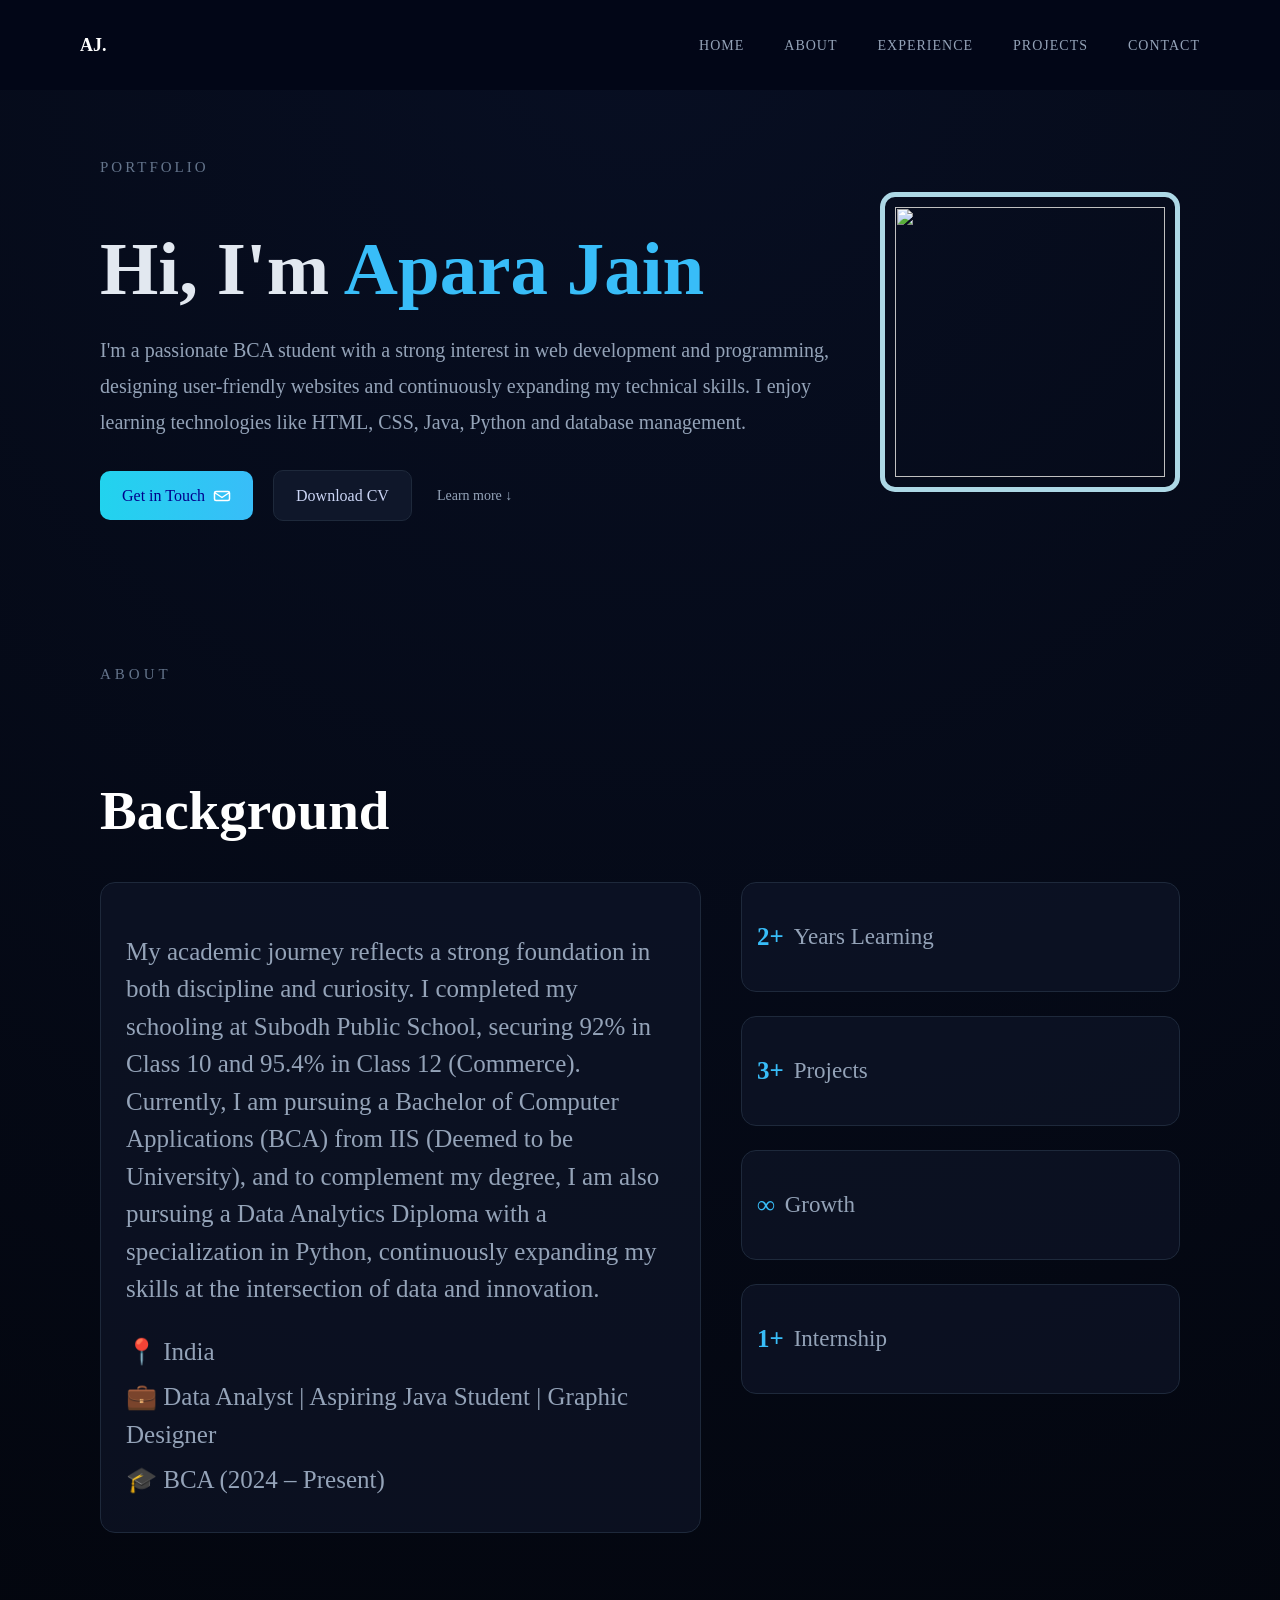
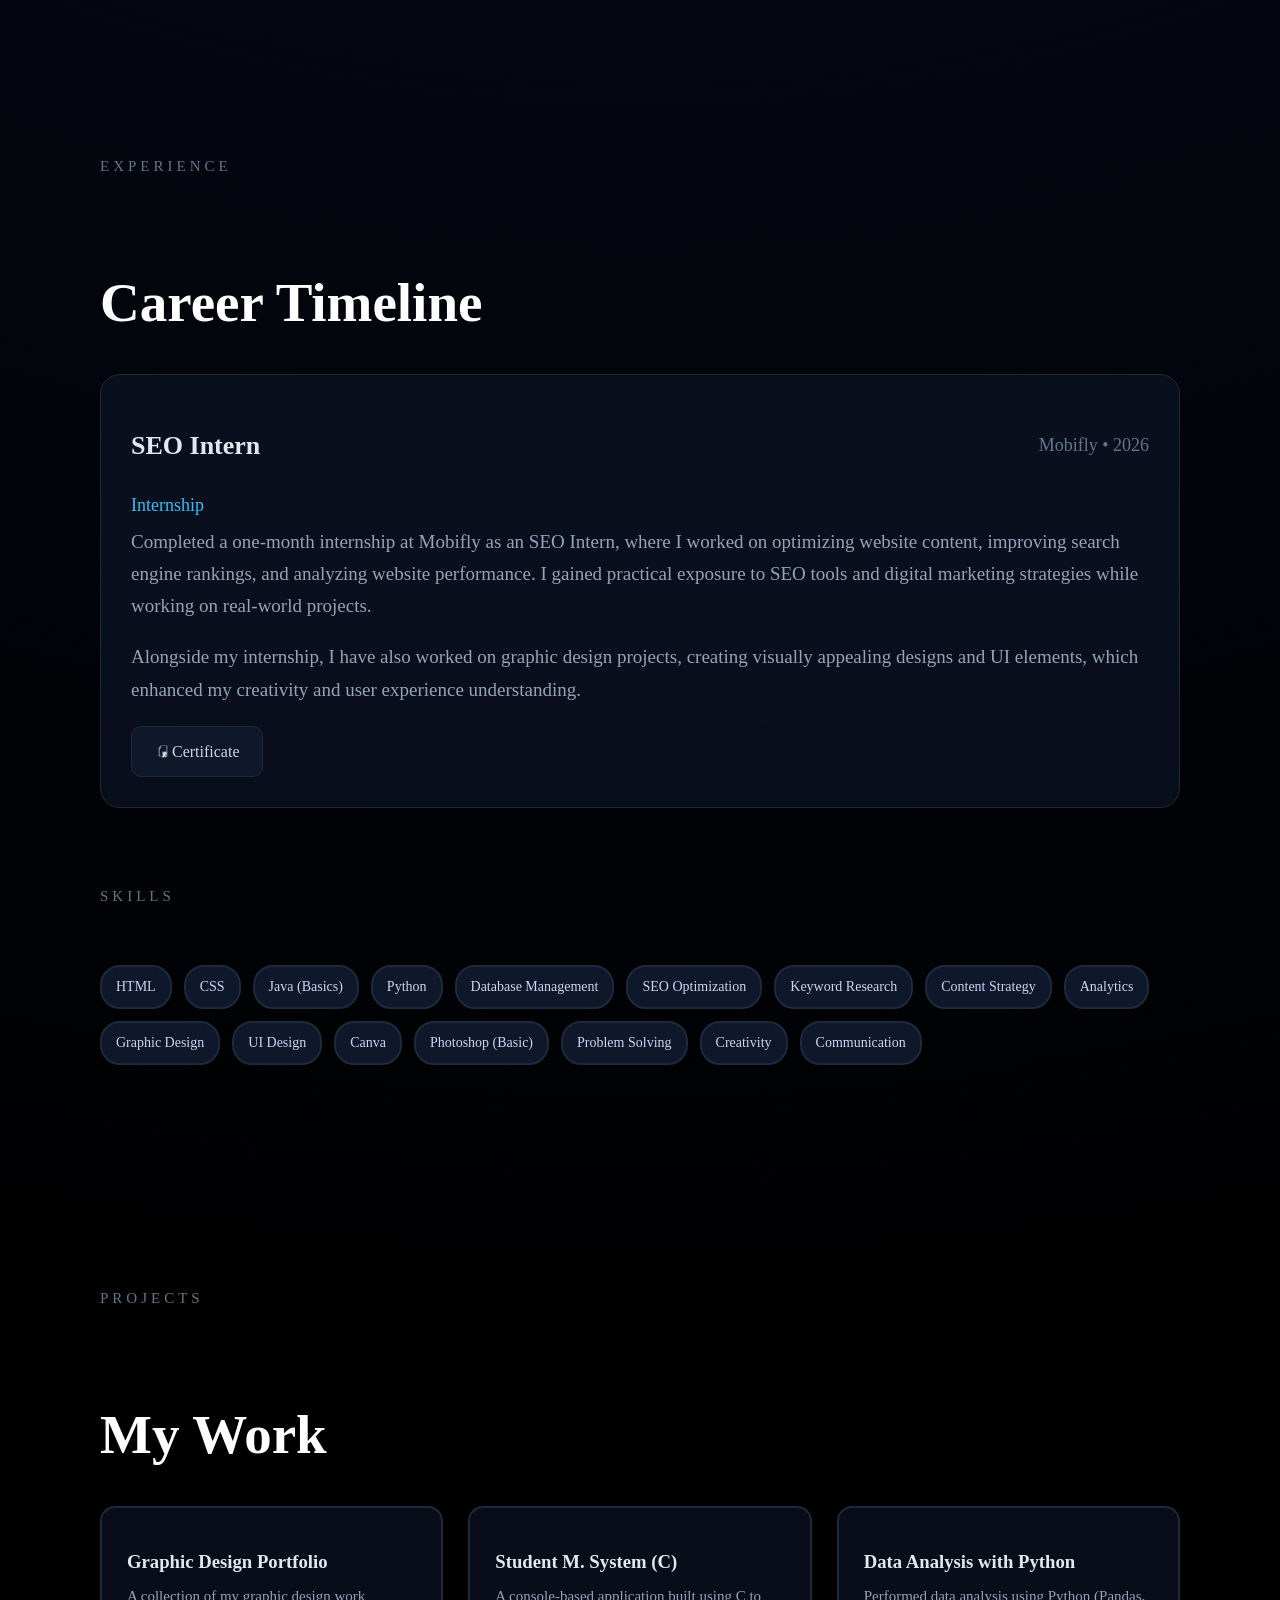
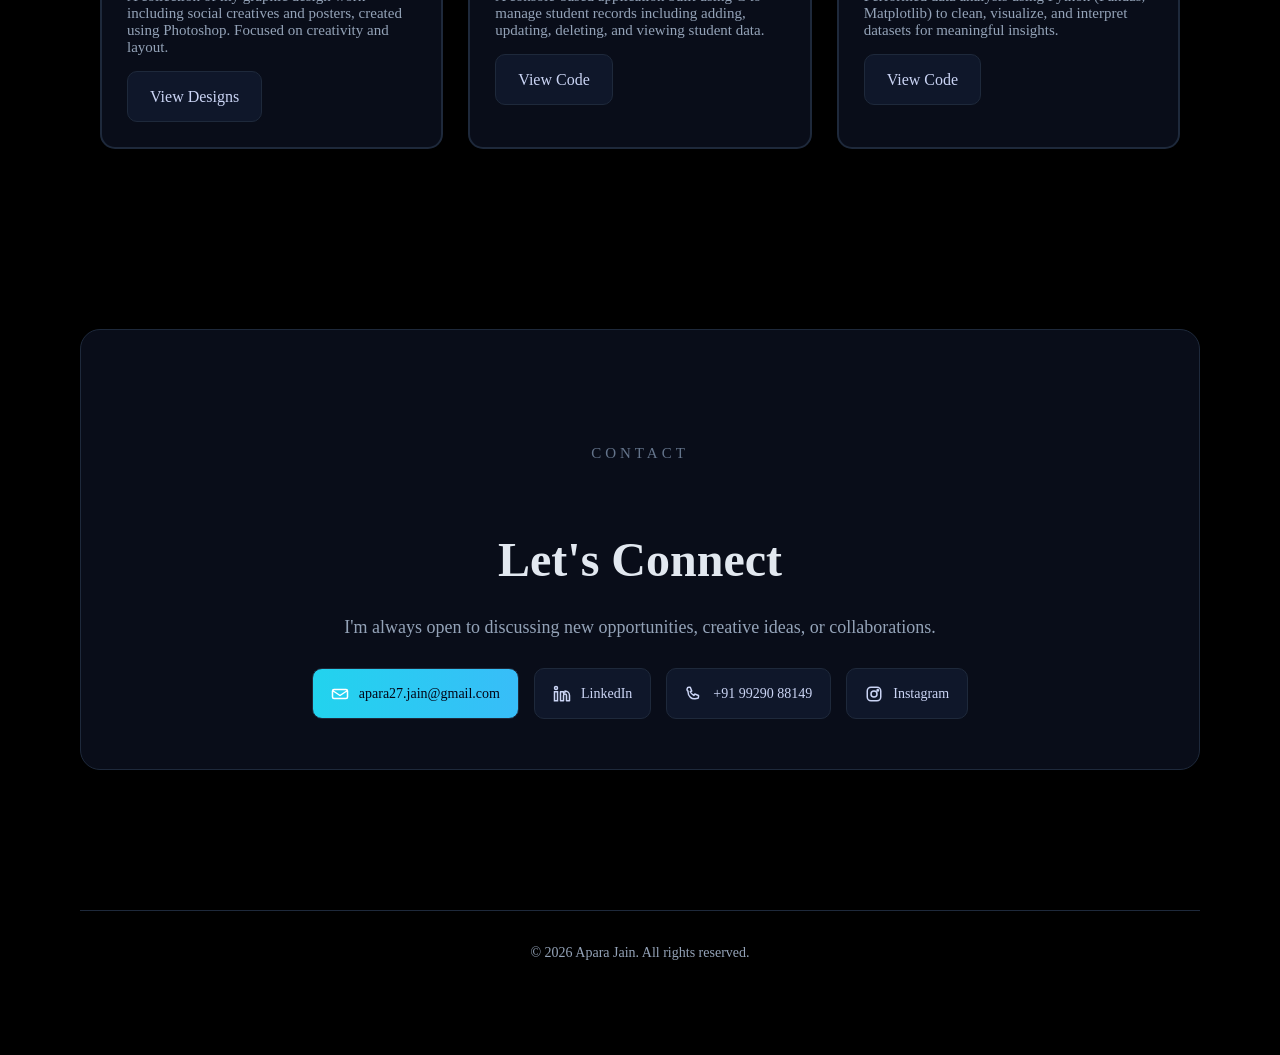
==== index.html @ a8b67909 "Add files via upload" ====
<!DOCTYPE html>
<html lang="en">
<head>
  <meta charset="UTF-8">
  <title>Apara Jain Portfolio</title>

  <link rel="stylesheet" href="style2.css">
  <link href="https://fonts.googleapis.com/css2?family=Inter:wght@400;500;600&display=swap" rel="stylesheet">
</head>

<body>

<!-- NAVBAR -->
<nav class="navbar">
  <div class="logo">AJ.</div>
  <ul class="nav-links">
    <li><a href="#home">HOME</a></li>
    <li><a href="#about">ABOUT</a></li>
    <li><a href="#experience">EXPERIENCE</a></li>
    <li><a href="#projects">PROJECTS</a></li>
    <li><a href="#contact">CONTACT</a></li>
  </ul>
</nav>

<br><br><br>

<!-- HERO -->
<div id="home" class="flex-1 text-left container">
  <p class="portfolio">PORTFOLIO</p>

  <img src="IMG.jpg" width="270" height="270" class="myimage"/>

  <h1>
    Hi, I'm <span class="highlight">Apara Jain</span>
  </h1>

  <p class="description">
I'm a passionate BCA student with a strong interest in web development and programming, designing user-friendly websites and continuously expanding my technical skills. I enjoy learning technologies like HTML, CSS, Java, Python and database management.
  </p>

  <div class="buttons">
    <a href="#contact" class="btn-primary">
      Get in Touch <img src="email.svg" width="20">
    </a>

    <a href="Apara_Jain_Resume2.pdf" class="btn-secondary" target="_blank">
      Download CV
    </a>

    <a href="#about" class="learn-more">Learn more ↓</a>
  </div>
</div>

<!-- ABOUT -->
<section class="about-section" id="about">
  <div class="container">
    <p class="section-tag">ABOUT</p>
    <h2 class="section-title">Background</h2>

    <div class="about-container">
      <div class="about-card">
       <p> My academic journey reflects a strong foundation in both discipline and curiosity. I completed my schooling at Subodh Public School, securing 92% in Class 10 and 95.4% in Class 12 (Commerce). Currently, I am pursuing a Bachelor of Computer Applications (BCA) from IIS (Deemed to be University), and to complement my degree, I am also pursuing a Data Analytics Diploma with a specialization in Python, continuously expanding my skills at the intersection of data and innovation. </p> <div class="about-info"> <p>📍 India</p> <p>💼 Data Analyst | Aspiring Java Student | Graphic Designer </p> <p>🎓 BCA (2024 – Present)</p>
        </div>
      </div>

      <div class="about-stats">
        <div class="stat-box"><h3>2+</h3><p>Years Learning</p></div>
        <div class="stat-box"><h3>3+</h3><p>Projects</p></div>
        <div class="stat-box"><h3>∞</h3><p>Growth</p></div>
        <div class="stat-box"><h3>1+</h3><p>Internship</p></div>
      </div>
    </div>
  </div>
</section>

<!-- EXPERIENCE -->
<section class="experience-section" id="experience"> 
<div class="container"> 
<p class="section-tag">EXPERIENCE</p> 
<h2 class="section-title">Career Timeline</h2>
<div class="experience-card"> 
<div class="exp-header"> 
<h3>SEO Intern</h3> 
<span>Mobifly • 2026</span> 
</div> 
<p class="exp-sub">Internship</p> 
<p class="exp-desc"> 
Completed a one-month internship at Mobifly as an SEO Intern, where I worked on optimizing website content, improving search engine rankings, and analyzing website performance. I gained practical exposure to SEO tools and digital marketing strategies while working on real-world projects. 
</p> 
<p class="exp-desc"> 
Alongside my internship, I have also worked on graphic design projects, creating visually appealing designs and UI elements, which enhanced my creativity and user experience understanding. 
</p> 
<!-- CERTIFICATE BUTTON --> 
<div class="certificate"> 
<a href="C2.pdf" target="_blank" class="btn-secondary cert-btn"> 
<img src="Cicon-removebg-preview.png" alt="certificate"> Certificate </a> 
</div> 
</div>
    <p class="section-tag">SKILLS</p>
    <div class="skills">
<span>HTML</span> 
<span>CSS</span> 
<span>Java (Basics)</span> 
<span>Python</span> 
<span>Database Management</span> 
<span>SEO Optimization</span> 
<span>Keyword Research</span> 
<span>Content Strategy</span> 
<span>Analytics</span> 
<span>Graphic Design</span> 
<span>UI Design</span> 
<span>Canva</span> 
<span>Photoshop (Basic)</span> 
<span>Problem Solving</span> 
<span>Creativity</span> 
<span>Communication</span>
    </div>

  </div>
</section>

<!-- PROJECTS -->
<section class="projects-section" id="projects"> 
<div class="container"> 
<p class="section-tag">
PROJECTS
</p> 
<h2 class="section-title">
My Work
</h2> 
<div class="projects-container"> 
<!-- PROJECT 1 (Graphic Design) --> 
<div class="project-card"> 
<h3>Graphic Design Portfolio</h3> 
<p class="project-desc"> 
A collection of my graphic design work including social creatives and posters, created using Photoshop. Focused on creativity and layout. 
</p> 
<a href="design.html" class="btn-secondary">
View Designs
</a> 
</div> 
<!-- PROJECT 2 --> 
<div class="project-card"> 
<h3>Student M. System (C)</h3> 
<p class="project-desc"> 
A console-based application built using C to manage student records including adding, updating, deleting, and viewing student data. 
</p> 
<a href="design.html#student-project" class="btn-secondary">
View Code
</a> 
</div>  
<!-- PROJECT 3 --> 
<div class="project-card"> 
<h3>Data Analysis with Python</h3> 
<p class="project-desc"> 
Performed data analysis using Python (Pandas, Matplotlib) to clean, visualize, and interpret datasets for meaningful insights. </p> 
<a href="design.html" class="btn-secondary">
View Code
</a> 
</div> 
</div> 
</div> 
</section>
<!-- CONTACT -->
<section class="contact-section" id="contact"> 
<div class="container contact-box" > 
<div class="container"> 
<p class="section-tag">
CONTACT
</p> 
<h2 class="contact-title">
Let's Connect
</h2> 
<p class="contact-desc"> 
I'm always open to discussing new opportunities, creative ideas, or collaborations. 
</p> 
<div class="contact-buttons"> 
<!-- Email --> 
<a href="mailto:apara27.jain@gmail.com" class="contact-btn primary"> 
<img src="email.svg" alt="email"> apara27.jain@gmail.com </a> <!-- LinkedIn --> 
<a href="https://www.linkedin.com/in/apara-jain-129b5331b/" target= "_blank" class="contact-btn"> 
<img src="linkedin.svg" alt="linkedin"> LinkedIn </a> 
<!-- Phone --> 
<a href="tel:+9199290 882149" class="contact-btn"> 
<img src="phone.svg" alt="phone"> +91 99290 88149 </a>
 <!-- Instagram --> <ahref="https://www.instagram.com/j.aparaaaaa" target="_blank" " class="contact-btn"> 
<img src="instagram.svg" alt="instagram"> Instagram </a> </div> 
</div> 
</section>
<footer class="footer"> 
<p>© 2026 Apara Jain. All rights reserved.</p> 
</footer> 
</body> 
</html>

</body>
</html>
---- style2.css ----
body {
  margin: 0;
  padding-top: 100px;
  padding: 60px 80px;
  font-family: Bell MT;
  background: radial-gradient(circle at top, rgba(30, 58, 138, 0.25), #000000 70%);
  background-color: #000000;
}
.container {
  max-width: 1200px;
  margin: auto;
  padding: 0 20px;
}
.project-card,
.project-block,
.design-item,
.stat-box {
  position: relative;
  z-index: 1;
}
.myimage:hover {
  transform: translateY(-5px);
  box-shadow: 0 10px 30px rgba(56, 189, 248, 0.5);
}
.navbar {
  display: flex;
  justify-content: space-between;
  align-items: center;
  width: 100%;
  box-sizing: border-box;   
  padding: 20px 80px;
  position: fixed;
  z-index: 9999; 
  top: 0;
  left: 0;
  background: #020617;
}
.logo {
  color: white;
  font-weight: 600;
  font-size: 18px;
}
.nav-links {
  list-style: none;
  display: flex;
  gap: 40px;
}

.nav-links a {
  text-decoration: none;
  color: #94a3b8;
  font-size: 14px;
  letter-spacing: 1px;
  transition: 0.3s;
}

/* Hover effect */
.nav-links a:hover {
  color: #38bdf8;
}

/* container */
.flex-1 {
  max-width: 1200px;
  margin: auto;
  padding-top: 30px;
}

/* small heading */
.portfolio {
  font-size: 15px;
  letter-spacing: 3px;
  color: #64748b;
  margin-bottom: 16px;
}

/* main heading */
h1 {
  font-family: Poppins;
  font-size: 75px;
  font-weight: 600;
  color: #e2e8f0;
  margin-bottom: 20px;
}

/* name highlight */
.highlight {
  color: #38bdf8;
}

/* description text */
.description {
  color: #94a3b8;
  font-size: 20px;
  line-height: 1.8;
  margin-bottom: 30px;
}

/* buttons row */
.buttons {
  display: flex;
  gap: 20px;
  align-items: center;
}
.btn-primary,
.btn-secondary,
.contact-btn {
  padding: 14px 28px;
  height: 25px;
  display: inline-flex;
  align-items: center;
  justify-content: center;
}

/* primary button */
.btn-primary {
  display: inline-flex;      
  align-items: center;
  gap: 8px;     
  background: linear-gradient(90deg, #22d3ee, #38bdf8);
  color: darkblue;
  border: none;
  padding: 12px 22px;
  border-radius: 10px;
  font-size: 16px;
  font-weight: 500;
  cursor: pointer;
  transition: 0.3s ease;
  text-decoration: none;
}
.btn-primary img {
  width: 18px;
  height: 18px;
}
/* hover effect */
.btn-primary:hover {
  transform: translateY(-2px);
  box-shadow: 0 6px 20px rgba(56, 189, 248, 0.4);
}

/* secondary button */
.btn-secondary {
  background: #0f172a;
  color: #cbd5f5;
  border: 1px solid #1e293b;
  padding: 12px 22px;
  border-radius: 10px;
  font-size: 16px;
  cursor: pointer;
  text-decoration: none;
}

/* learn more link */
.learn-more {
  color: #94a3b8;
  text-decoration: none;
  font-size: 14px;
  margin-left: 5px;
}

.learn-more:hover {
  color: #38bdf8;
}
.myimage {
  float: right;
  margin-left: 40px;
  width: 270px;
  height: 270px;
  object-fit: cover;
  padding: 10px;
  border: 5px solid lightblue;
  border-radius: 15px;
  transition: 0.3s ease; 
}
.myimage:hover {
  transform: translateY(-5px);
  box-shadow: 0 10px 30px rgba(56, 189, 248, 0.5);
}
/* Section spacing */
.about-section {
  padding: 80px 0px;
  color: white;
}

/* Small heading */
.section-tag {
  font-size: 15px;
  letter-spacing: 3px;
  color: #64748b;
  margin-bottom: 5px;
}

/* Main title */
.section-title {
  font-family: 'Poppins';
  font-size: 55px;
  margin-bottom: 40px;
}

/* Layout */
.about-container {
  display: flex;
  gap: 40px;
}

/* Left big card */
.about-card {
  flex: 1;
  background: rgba(15, 23, 42, 0.6);
  padding: 25px;
  border-radius: 15px;
  border: 1px solid #1e293b;
  color: #94a3b8;
  line-height: 1.6;
}

/* Info section */
.about-info {
  margin-top: 20px;
}
.about-info p {
  margin: 8px 0;
}

/* Right side */
.about-stats {
  flex: 0.8;
  display: flex;
  flex-direction: column;
  gap: 24px;
}
.about-card p {
  font-family: Bell MT;
  font-size: 25px;
  line-height: 1.5;
}
.stat-box p {
  font-family: Bell MT;
  color: #94a3b8;
  font-size: 23px;
}
.about-info p {
  font-family: Bell MT;
  margin: 8px 0;
  font-size: 25px;
}
/* Numbers */
.stat-box h3 {
  color: #38bdf8;
  font-size: 25px;
}
/* Small stat boxes */
.stat-box {
  background: rgba(15, 23, 42, 0.6);
  padding: 15px;
  border-radius: 15px;
  border: 1px solid #1e293b;
  display: flex;
  align-items: center;
  gap: 10px;
  transition: 0.3s ease; /* important */
}

/*  Hover effect */
.stat-box:hover {
  transform: translateY(-5px);
  box-shadow: 0 10px 30px rgba(56, 189, 248, 0.2);
  border-color: #38bdf8;
}

/* Contact section */
.contact-section {
  padding: 100px 0;
}

/* Box styling */
.contact-box {
  text-align: center;
  background: rgba(15, 23, 42, 0.6);
  padding: 50px;
  border-radius: 20px;
  border: 1px solid #1e293b;
}

/* Title */
.contact-title {
  font-size: 48px;
  color: #e2e8f0;
  margin-bottom: 30px;
  margin-top: 20px;
}

/* Description */
.contact-desc {
  color: #94a3b8;
  font-size: 18px;
  margin-bottom: 30px;
}

/* Buttons container */
.contact-buttons {
  display: flex;
  justify-content: center;
  gap: 15px;
  flex-wrap: wrap;
}

/* Buttons */
.contact-btn {
  display: inline-flex;
  align-items: center;
  gap: 10px;
  padding: 12px 18px;
  border-radius: 10px;
  text-decoration: none;
  font-size: 14px;
  background: #0f172a;
  color: #cbd5f5;
  border: 1px solid #1e293b;
  transition: 0.3s;
}

/* Primary button (email) */
.contact-btn.primary {
  background: linear-gradient(90deg, #22d3ee, #38bdf8);
  color: #020617;
}

/* Icons */
.contact-btn img {
  width: 18px;
  height: 18px;
}

/* Hover effect */
.contact-btn:hover {
  transform: translateY(-2px);
}
.footer {
  text-align: center;
  padding: 20px 0;
  color: #94a3b8;
  font-size: 14px;
  border-top: 1px solid #1e293b;
  margin-top: 40px;
}
/* EXPERIENCE SECTION */
.experience-section {
  padding: 80px 0;
  color: white;
}

/* CARD */
.experience-card {
  background: rgba(15, 23, 42, 0.6);
  padding: 30px;
  border-radius: 20px;
  border: 1px solid #1e293b;
  margin-bottom: 30px;
  transition: 0.3s;
}

.experience-card:hover {
  transform: translateY(-5px);
  box-shadow: 0 10px 30px rgba(56, 189, 248, 0.2);
}

/* HEADER */
.exp-header {
  display: flex;
  justify-content: space-between;
  align-items: center;
}

.exp-header h3 {
  font-size: 26px;
  color: #e2e8f0;
}

.exp-header span {
  font-size: 18px;
  color: #64748b;
}

/* SUBTITLE */
.exp-sub {
  color: #38bdf8;
  margin: 8px 0;
  font-size: 18px;
}

/* DESCRIPTION */
.exp-desc {
  color: #94a3b8;
  font-size: 19px;
  line-height: 1.7;
  margin-top: 10px;
}

/* CERTIFICATE */
.certificate {
  margin-top: 20px;
}

/* SKILLS */
.skills {
  display: flex;
  flex-wrap: wrap;
  gap: 12px;
  margin-top: 10px;
}

.section-tag {
  padding: 50px 0;
  font-size: 15px;
  letter-spacing: 4px;
  color: #64748b;
}
.skills span {
  background: #0f172a;
  border: 2px solid #1e293b;
  padding: 12px 14px;
  border-radius: 20px;
  font-size: 14px;
  color: #cbd5f5;
  transition: 0.3s;
}

.skills span:hover {
  background: #38bdf8;
  color: black;
  cursor: pointer;
}
/* PROJECTS SECTION */
.projects-section {
  padding: 80px 0;
  color: white;
}

/* Container grid */
.projects-container {
  display: grid;
  grid-template-columns: repeat(auto-fit, minmax(250px, 1fr));
  gap: 25px;
}

/* Card */
.project-card {
  background: rgba(15, 23, 42, 0.6);
  padding: 25px;
  border-radius: 15px;
  border: 2px solid #1e293b;
  transition: 0.3s;
}

/* Hover */
.project-card:hover {
  transform: translateY(-5px);
  box-shadow: 0 10px 30px rgba(56, 189, 248, 0.2);
  border-color: #38bdf8;
}

/* Title */
.project-card h3 {
  color: #e2e8f0;
  margin-bottom: 10px;
}

/* Description */
.project-desc {
  color: #94a3b8;
  font-size: 15px;
  margin-bottom: 15px;
}
.cert-btn img {
  width: 18px;
  height: 18px;
  filter: brightness(0) invert(1);
  gap: 50px;
}

.cert-btn:hover img {
  filter: brightness(0) invert(1) drop-shadow(0 0 5px #38bdf8);
}
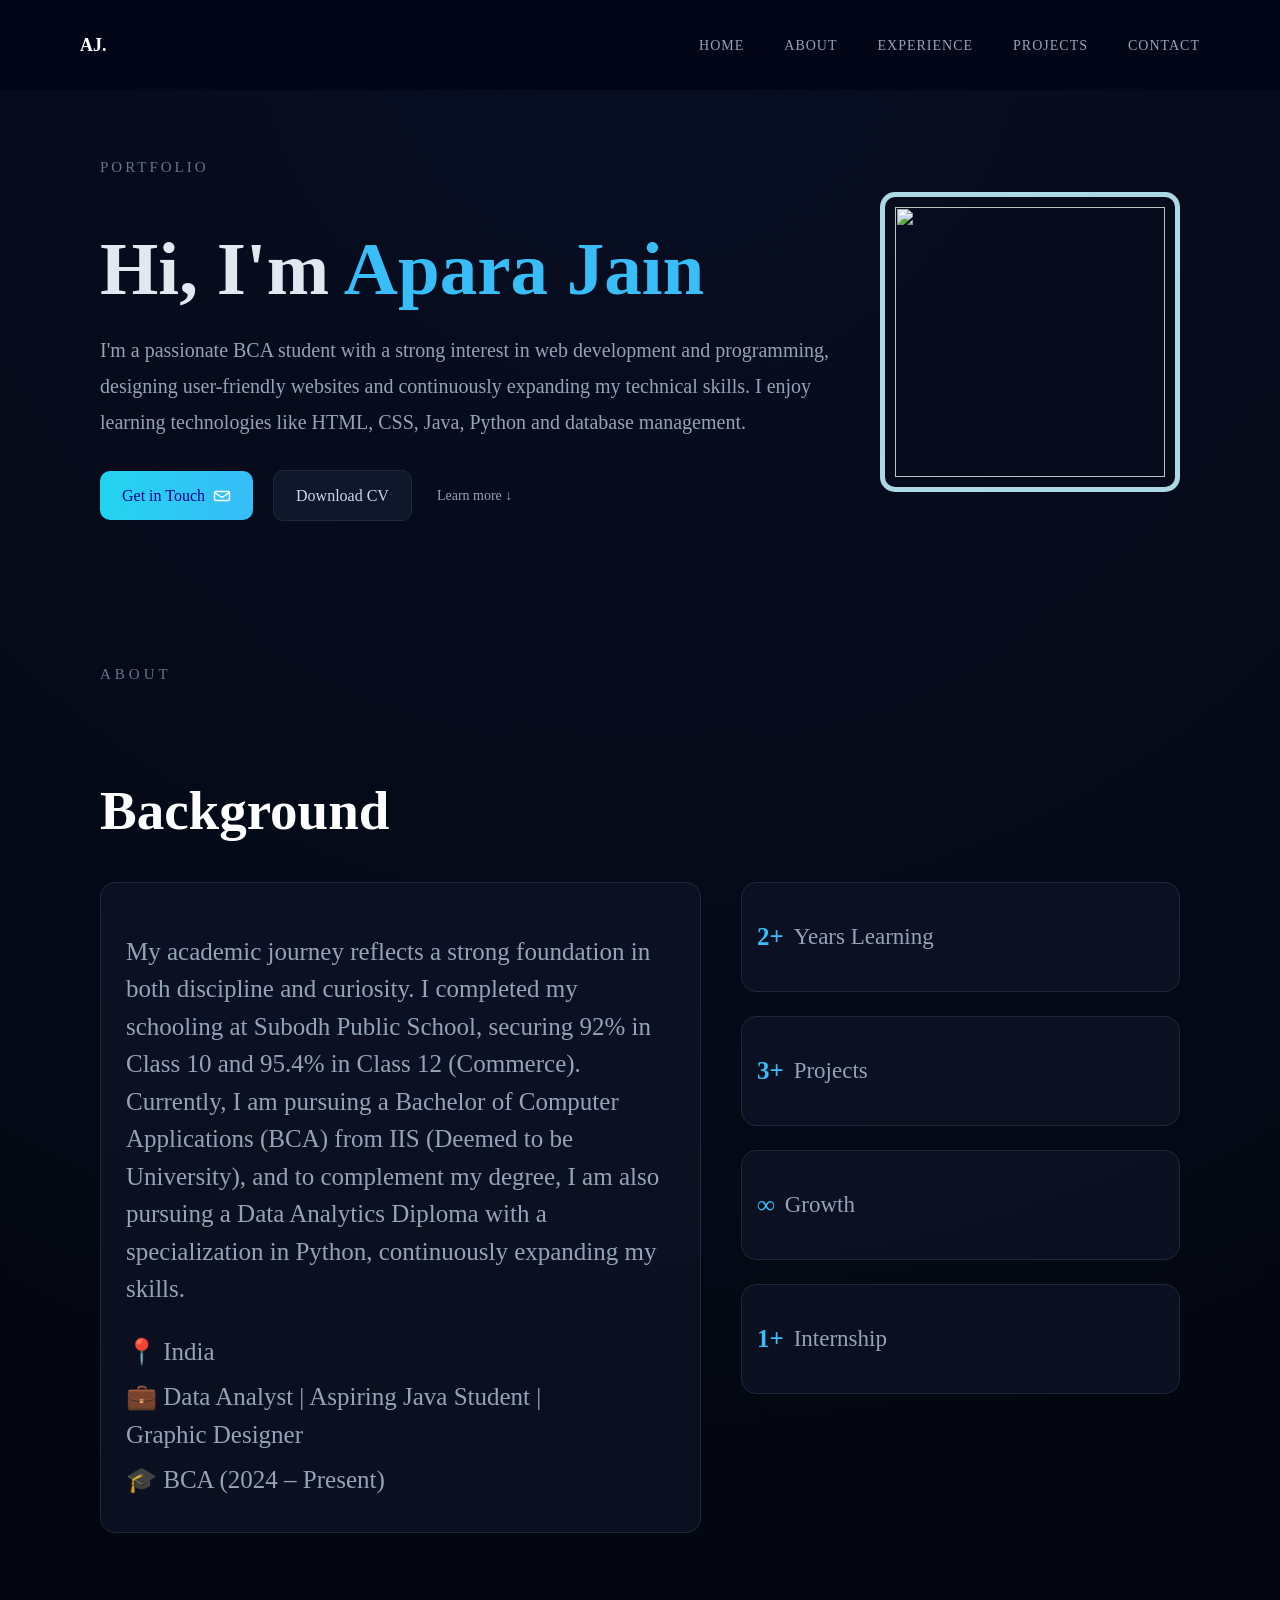
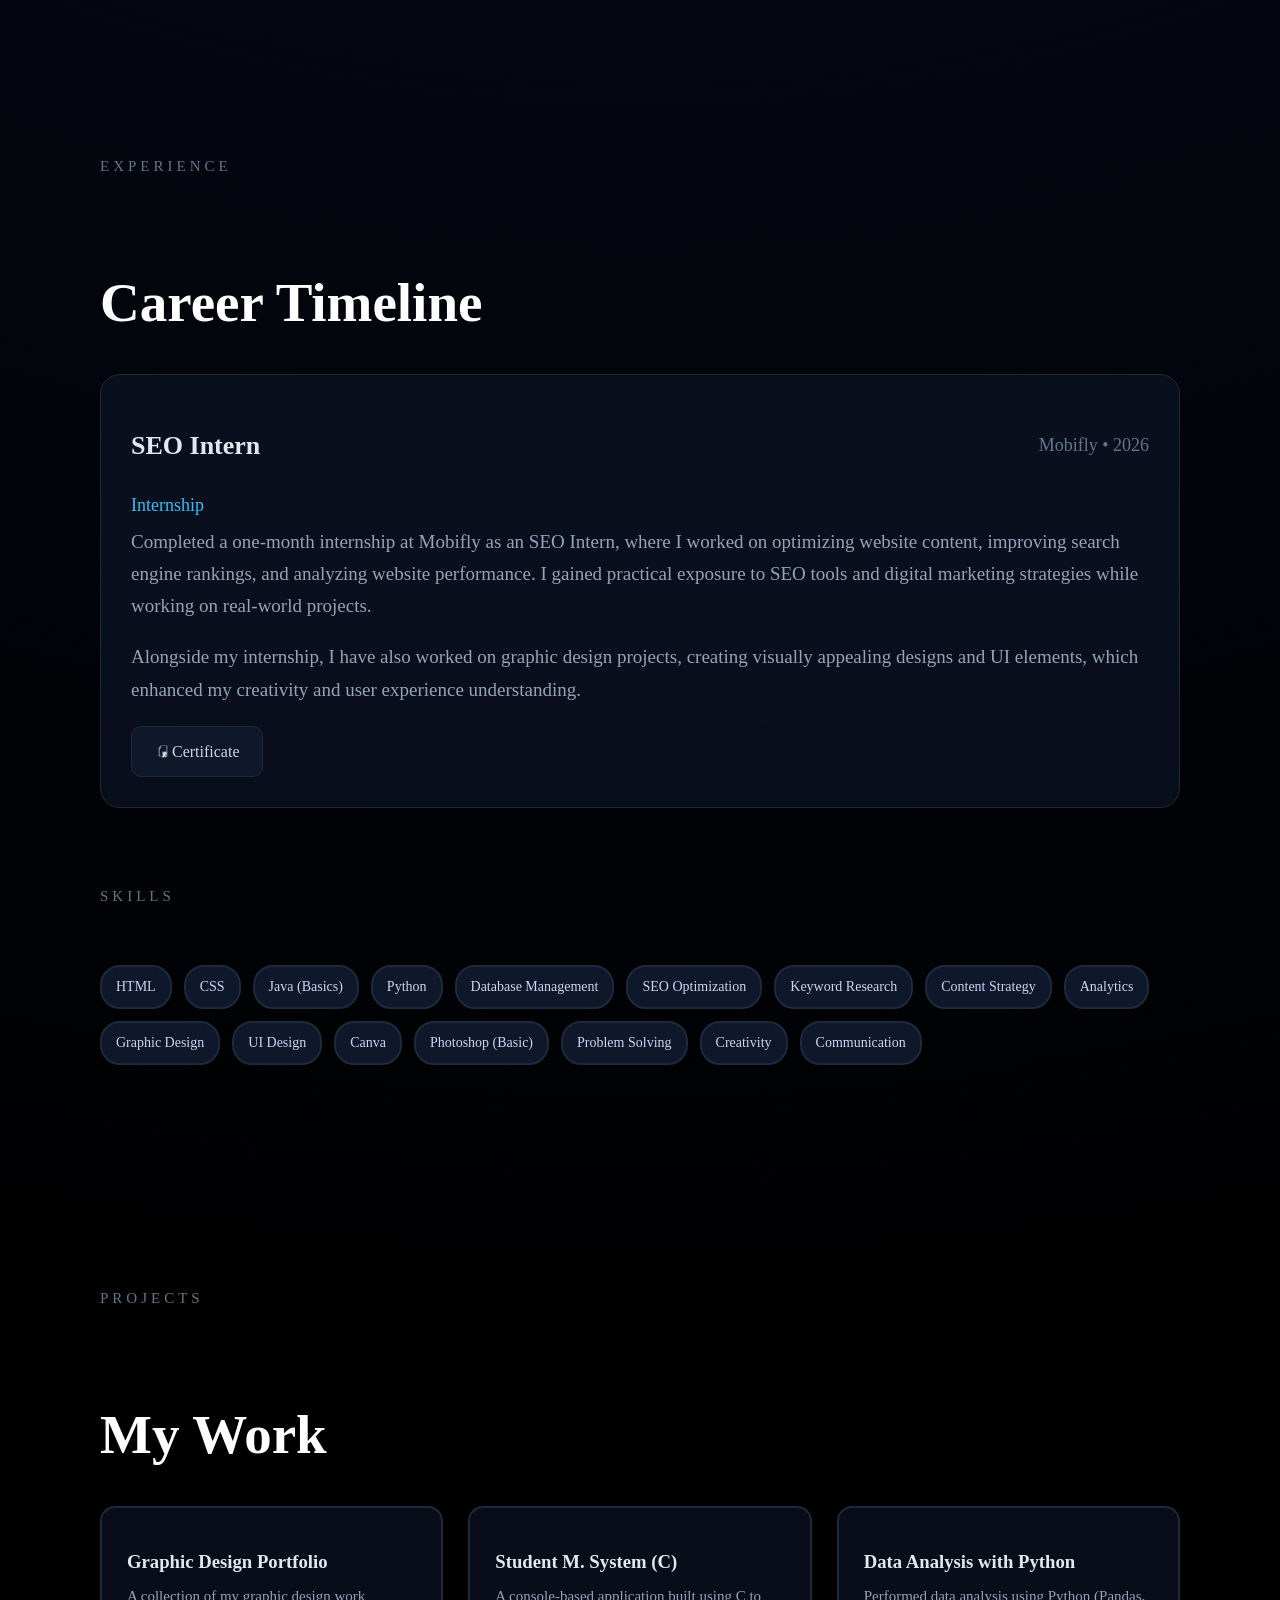
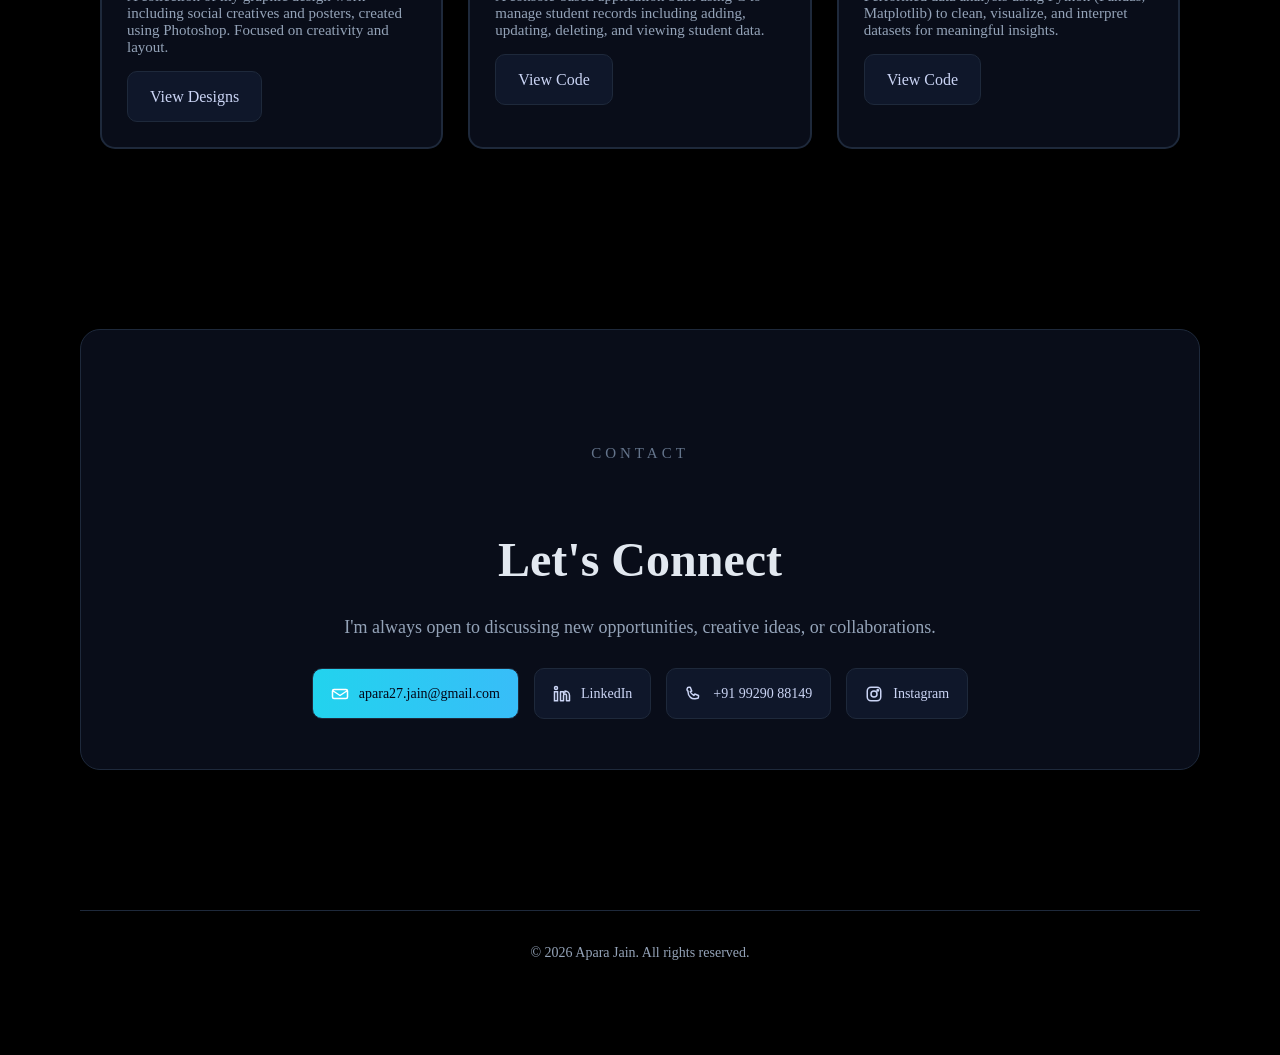
==== commit 723d40ef: "Update index.html" ====
--- a/index.html
+++ b/index.html
@@ -59,7 +59,10 @@
 
     <div class="about-container">
       <div class="about-card">
-       <p> My academic journey reflects a strong foundation in both discipline and curiosity. I completed my schooling at Subodh Public School, securing 92% in Class 10 and 95.4% in Class 12 (Commerce). Currently, I am pursuing a Bachelor of Computer Applications (BCA) from IIS (Deemed to be University), and to complement my degree, I am also pursuing a Data Analytics Diploma with a specialization in Python, continuously expanding my skills at the intersection of data and innovation. </p> <div class="about-info"> <p>📍 India</p> <p>💼 Data Analyst | Aspiring Java Student | Graphic Designer </p> <p>🎓 BCA (2024 – Present)</p>
+       <p> My academic journey reflects a strong foundation in both discipline and curiosity. I completed my schooling at Subodh Public School, securing 92% in Class 10 and 95.4% in Class 12 (Commerce). Currently, I am pursuing a Bachelor of Computer Applications (BCA) from IIS (Deemed to be University), and to complement my degree, I am also pursuing a Data Analytics Diploma with a specialization in Python, continuously expanding my skills.
+       </p> <div class="about-info"> 
+         <p>📍 India</p> 
+         <p>💼 Data Analyst | Aspiring Java Student | <br> Graphic Designer </p> <p>🎓 BCA (2024 – Present)</p>
         </div>
       </div>
 
@@ -183,7 +186,7 @@
 <!-- Phone --> 
 <a href="tel:+9199290 882149" class="contact-btn"> 
 <img src="phone.svg" alt="phone"> +91 99290 88149 </a>
- <!-- Instagram --> <ahref="https://www.instagram.com/j.aparaaaaa" target="_blank" " class="contact-btn"> 
+ <!-- Instagram --> <a href="https://www.instagram.com/j.aparaaaaa" target="_blank" " class="contact-btn"> 
 <img src="instagram.svg" alt="instagram"> Instagram </a> </div> 
 </div> 
 </section>
@@ -194,4 +197,4 @@
 </html>
 
 </body>
-</html>+</html>
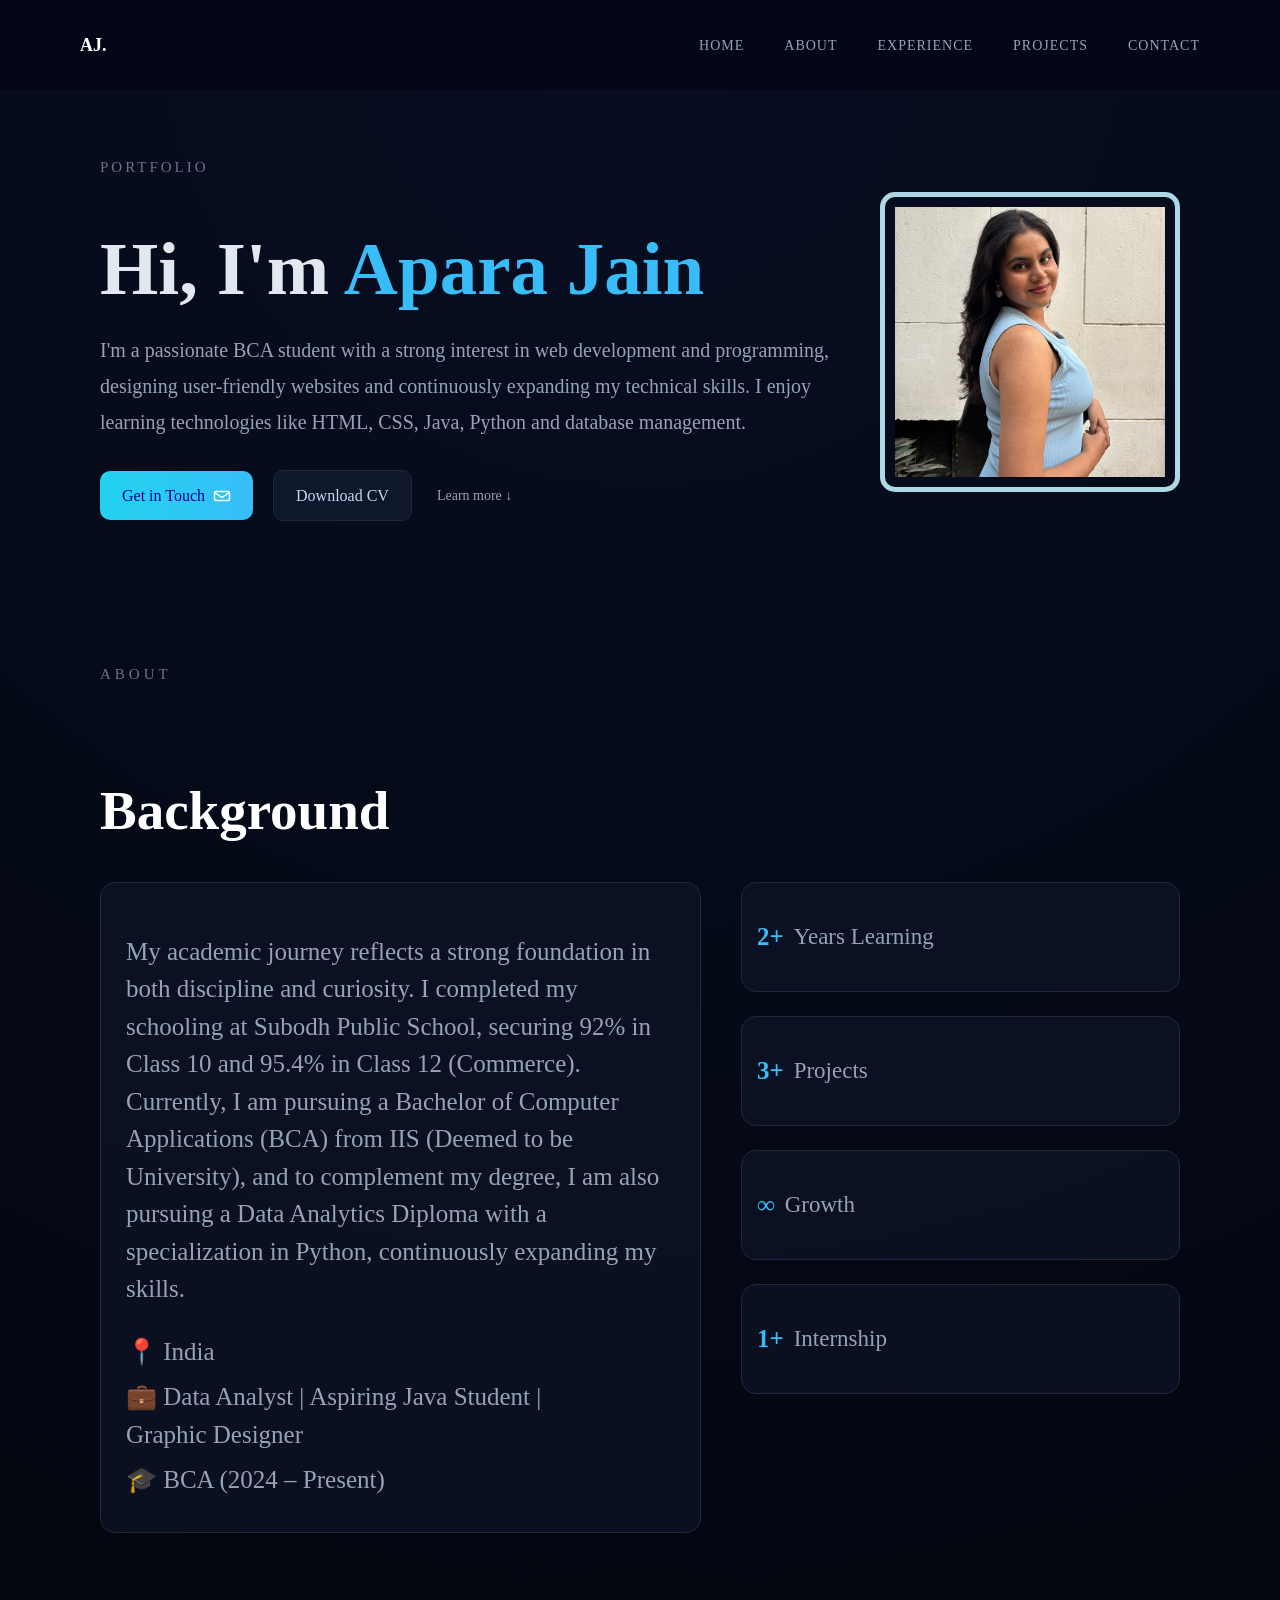
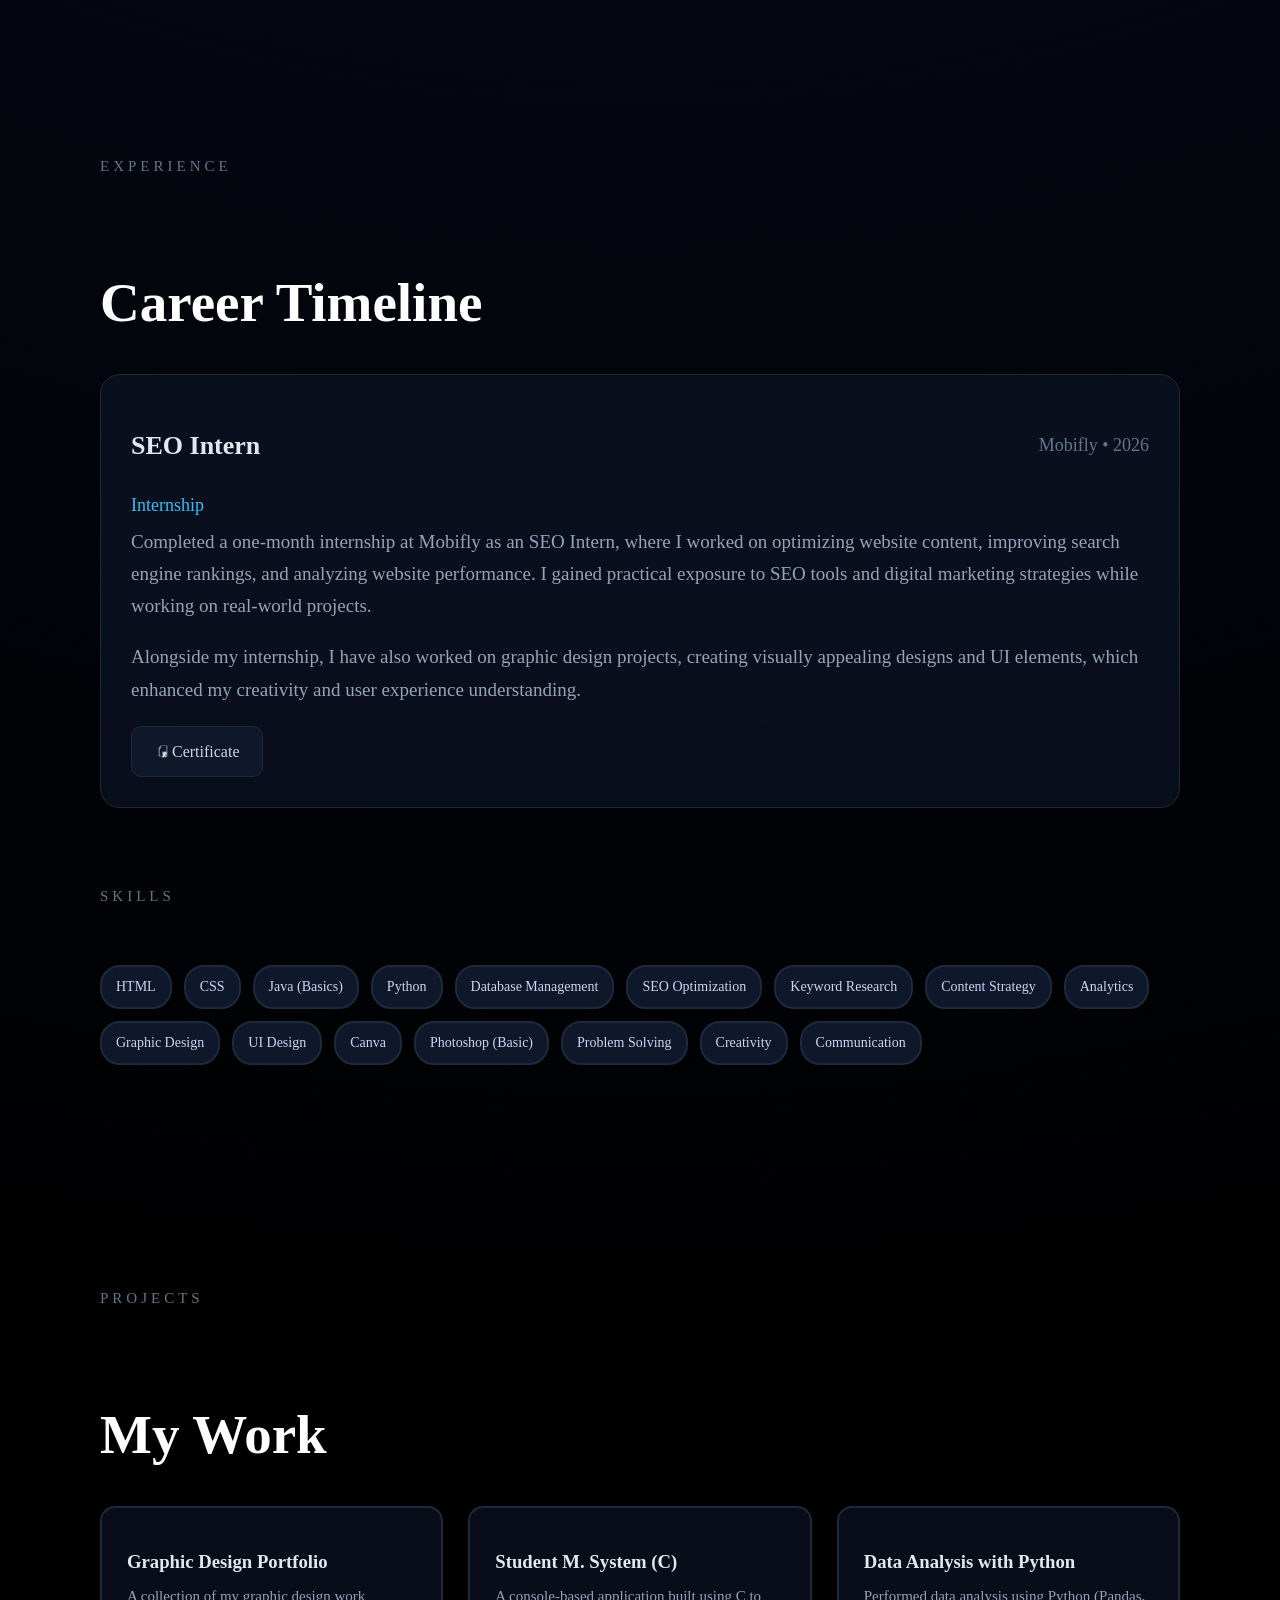
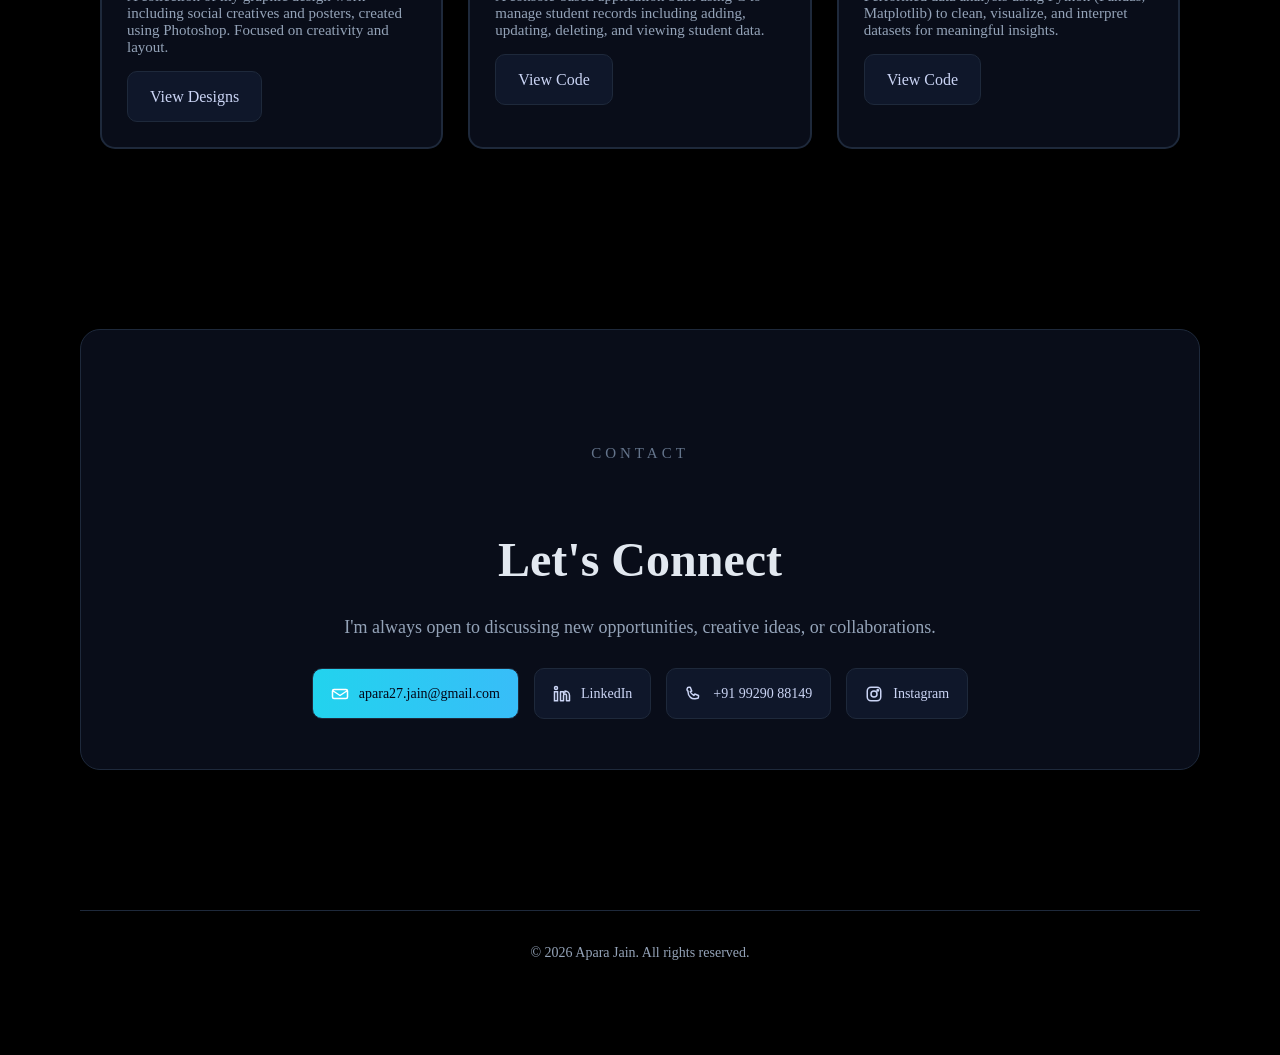
==== commit abf9f090: "Update index.html" ====
--- a/index.html
+++ b/index.html
@@ -28,7 +28,7 @@
 <div id="home" class="flex-1 text-left container">
   <p class="portfolio">PORTFOLIO</p>
 
-  <img src="IMG.jpg" width="270" height="270" class="myimage"/>
+  <img src="img.jpg" width="270" height="270" class="myimage"/>
 
   <h1>
     Hi, I'm <span class="highlight">Apara Jain</span>
